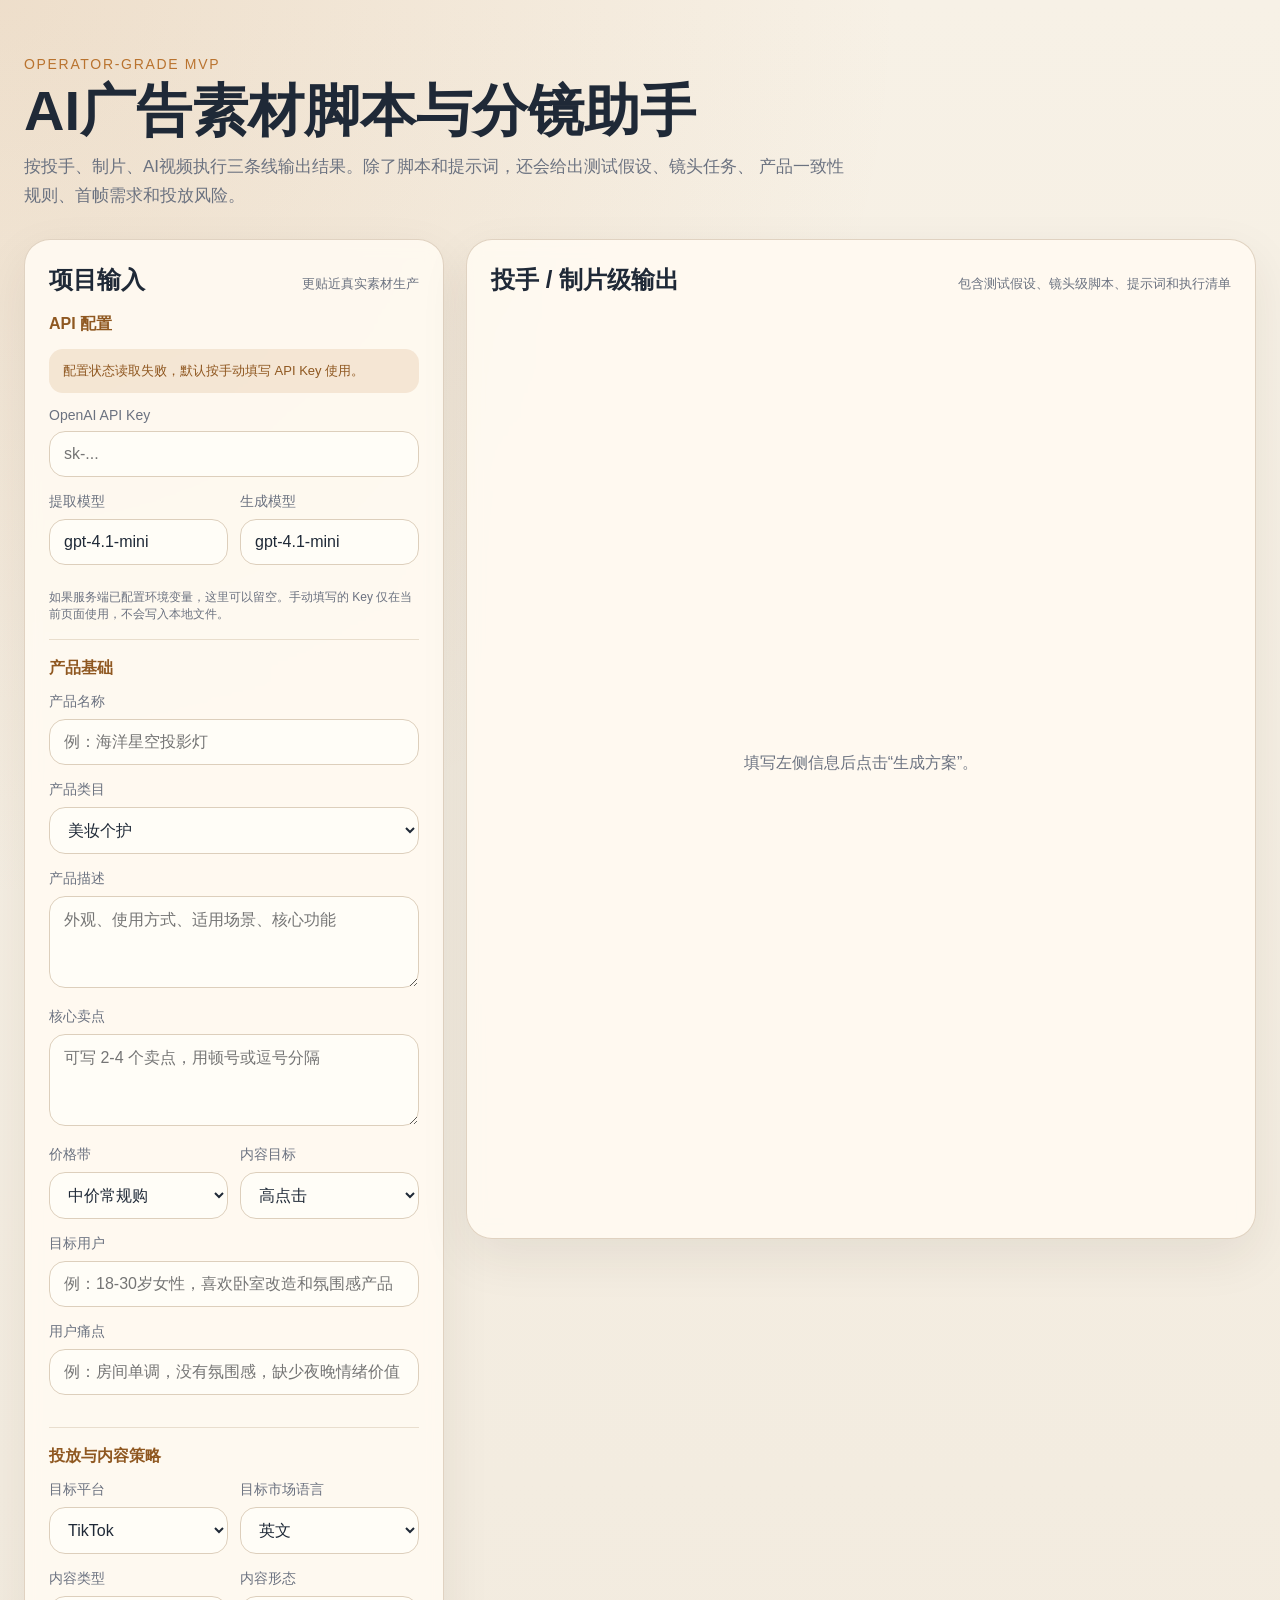
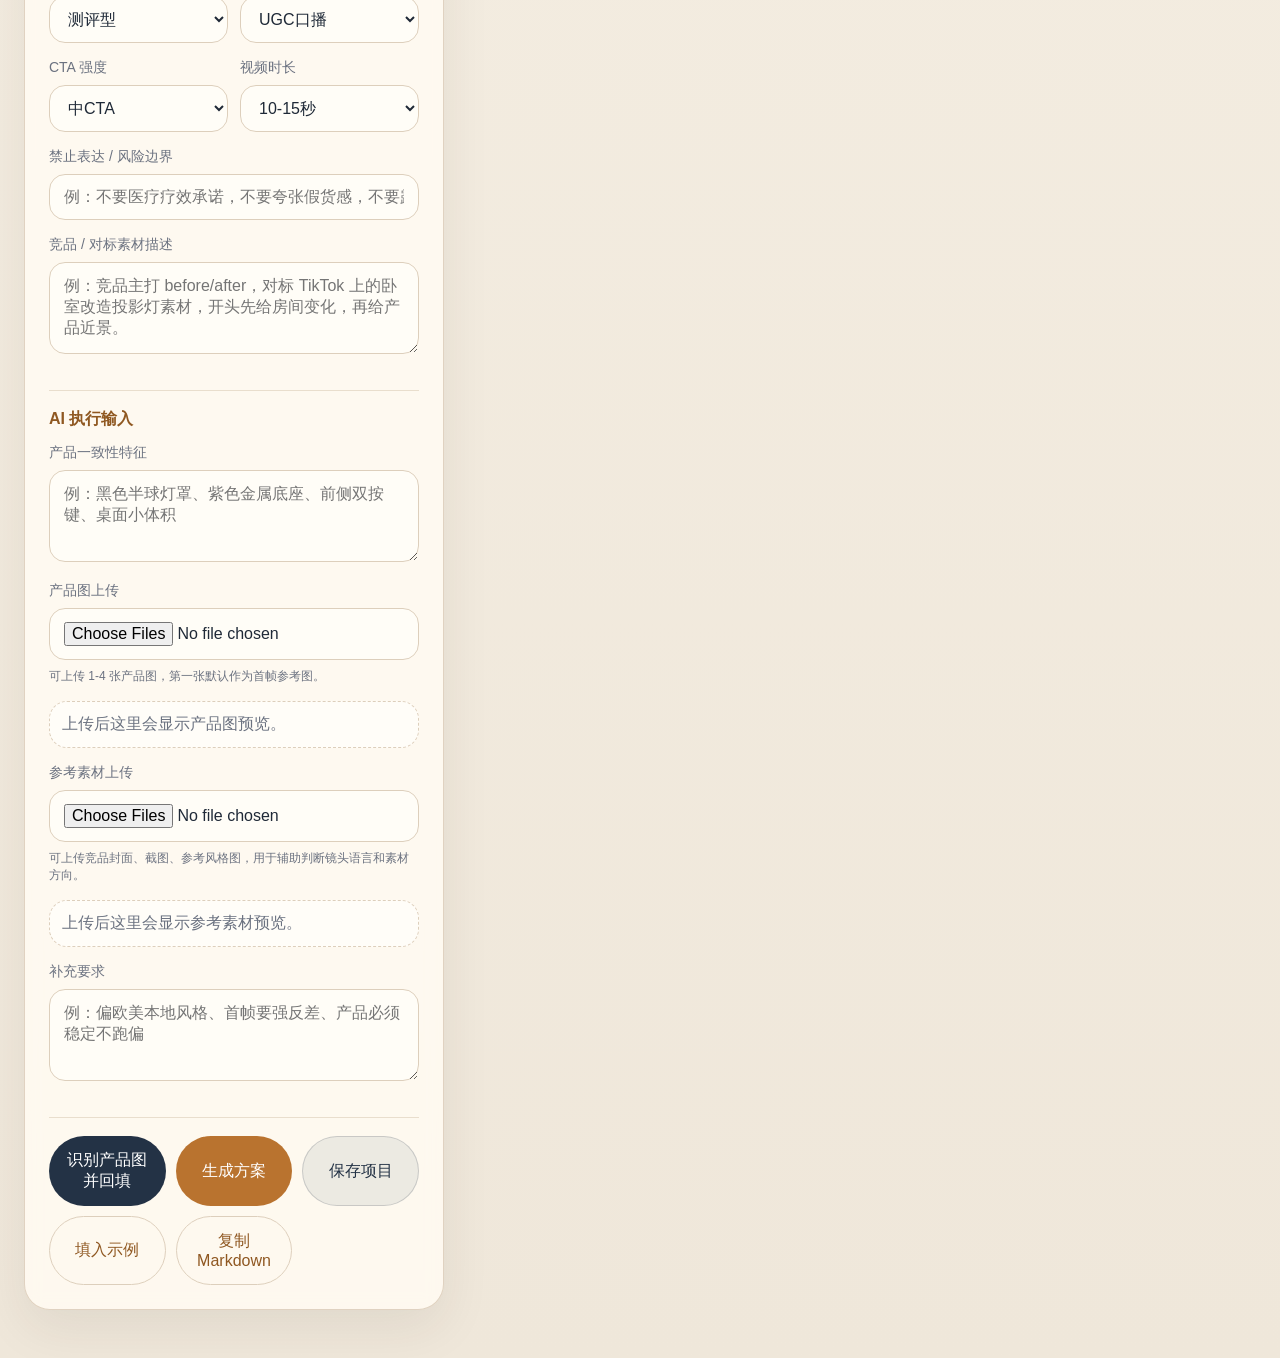
==== index.html @ d32f6195 "Add files via upload Initial deployable MVP" ====
<!doctype html>
<html lang="zh-CN">
<head>
  <meta charset="UTF-8">
  <meta name="viewport" content="width=device-width, initial-scale=1.0">
  <title>AI广告素材脚本与分镜助手</title>
  <link rel="stylesheet" href="./style.css">
</head>
<body>
  <main class="page">
    <section class="hero">
      <p class="eyebrow">Operator-Grade MVP</p>
      <h1>AI广告素材脚本与分镜助手</h1>
      <p class="sub">
        按投手、制片、AI视频执行三条线输出结果。除了脚本和提示词，还会给出测试假设、镜头任务、
        产品一致性规则、首帧需求和投放风险。
      </p>
    </section>

    <section class="layout">
      <form id="generator-form" class="panel form-panel">
        <div class="section-title">
          <h2>项目输入</h2>
          <span>更贴近真实素材生产</span>
        </div>

        <div class="group">
          <h3>API 配置</h3>
          <div id="api-mode-banner" class="api-banner">
            当前模式检测中...
          </div>

          <label>
            <span>OpenAI API Key</span>
            <input name="apiKey" type="password" placeholder="sk-..." autocomplete="off">
          </label>

          <div class="grid two">
            <label>
              <span>提取模型</span>
              <input name="visionModel" value="gpt-4.1-mini" placeholder="例：gpt-4.1-mini">
            </label>

            <label>
              <span>生成模型</span>
              <input name="generationModel" value="gpt-4.1-mini" placeholder="例：gpt-4.1-mini">
            </label>
          </div>

          <small class="hint">如果服务端已配置环境变量，这里可以留空。手动填写的 Key 仅在当前页面使用，不会写入本地文件。</small>
        </div>

        <div class="group">
          <h3>产品基础</h3>
          <label>
            <span>产品名称</span>
            <input name="productName" required placeholder="例：海洋星空投影灯">
          </label>

          <label>
            <span>产品类目</span>
            <select name="category" required>
              <option value="beauty">美妆个护</option>
              <option value="home">家居日用</option>
              <option value="tool">工具类 / 小工具</option>
              <option value="ambient">氛围灯 / 装饰类</option>
              <option value="cleaning">清洁类</option>
              <option value="health">健康 / 保健类</option>
              <option value="other">其他</option>
            </select>
          </label>

          <label>
            <span>产品描述</span>
            <textarea name="description" rows="3" placeholder="外观、使用方式、适用场景、核心功能"></textarea>
          </label>

          <label>
            <span>核心卖点</span>
            <textarea name="sellingPoints" rows="3" required placeholder="可写 2-4 个卖点，用顿号或逗号分隔"></textarea>
          </label>

          <div class="grid two">
            <label>
              <span>价格带</span>
              <select name="priceBand">
                <option value="low">低价冲动购</option>
                <option value="mid" selected>中价常规购</option>
                <option value="high">高价谨慎购</option>
              </select>
            </label>

            <label>
              <span>内容目标</span>
              <select name="goal">
                <option value="高点击">高点击</option>
                <option value="高停留">高停留</option>
                <option value="种草">种草</option>
                <option value="转化">转化</option>
              </select>
            </label>
          </div>

          <label>
            <span>目标用户</span>
            <input name="targetAudience" placeholder="例：18-30岁女性，喜欢卧室改造和氛围感产品">
          </label>

          <label>
            <span>用户痛点</span>
            <input name="painPoint" placeholder="例：房间单调，没有氛围感，缺少夜晚情绪价值">
          </label>
        </div>

        <div class="group">
          <h3>投放与内容策略</h3>
          <div class="grid two">
            <label>
              <span>目标平台</span>
              <select name="platform">
                <option value="TikTok">TikTok</option>
                <option value="独立站">独立站</option>
                <option value="TikTok + 独立站">TikTok + 独立站</option>
                <option value="AppLovin">AppLovin</option>
              </select>
            </label>

            <label>
              <span>目标市场语言</span>
              <select name="language">
                <option value="英文">英文</option>
                <option value="西班牙语">西班牙语</option>
                <option value="德语">德语</option>
                <option value="法语">法语</option>
              </select>
            </label>
          </div>

          <div class="grid two">
            <label>
              <span>内容类型</span>
              <select name="contentType">
                <option value="测评型">测评型</option>
                <option value="卖点直给型">卖点直给型</option>
                <option value="剧情冲突型">剧情冲突型</option>
                <option value="高质感展示型">高质感展示型</option>
                <option value="对比型">对比型</option>
              </select>
            </label>

            <label>
              <span>内容形态</span>
              <select name="creativeFormat">
                <option value="UGC口播">UGC口播</option>
                <option value="产品演示">产品演示</option>
                <option value="剧情短视频">剧情短视频</option>
                <option value="高质感商业感">高质感商业感</option>
              </select>
            </label>
          </div>

          <div class="grid two">
            <label>
              <span>CTA 强度</span>
              <select name="ctaStrength">
                <option value="弱CTA">弱CTA</option>
                <option value="中CTA" selected>中CTA</option>
                <option value="强CTA">强CTA</option>
              </select>
            </label>

            <label>
              <span>视频时长</span>
              <select name="duration">
                <option value="6-10秒">6-10秒</option>
                <option value="10-15秒" selected>10-15秒</option>
                <option value="15-25秒">15-25秒</option>
              </select>
            </label>
          </div>

          <label>
            <span>禁止表达 / 风险边界</span>
            <input name="guardrails" placeholder="例：不要医疗疗效承诺，不要夸张假货感，不要露品牌侵权元素">
          </label>

          <label>
            <span>竞品 / 对标素材描述</span>
            <textarea name="competitorNotes" rows="3" placeholder="例：竞品主打 before/after，对标 TikTok 上的卧室改造投影灯素材，开头先给房间变化，再给产品近景。"></textarea>
          </label>
        </div>

        <div class="group">
          <h3>AI 执行输入</h3>
          <label>
            <span>产品一致性特征</span>
            <textarea name="consistency" rows="3" placeholder="例：黑色半球灯罩、紫色金属底座、前侧双按键、桌面小体积"></textarea>
          </label>

          <label>
            <span>产品图上传</span>
            <input id="product-images" name="productImages" type="file" accept="image/*" multiple>
            <small class="hint">可上传 1-4 张产品图，第一张默认作为首帧参考图。</small>
          </label>

          <div id="image-preview" class="image-preview empty">
            <p>上传后这里会显示产品图预览。</p>
          </div>

          <label>
            <span>参考素材上传</span>
            <input id="reference-images" name="referenceImages" type="file" accept="image/*" multiple>
            <small class="hint">可上传竞品封面、截图、参考风格图，用于辅助判断镜头语言和素材方向。</small>
          </label>

          <div id="reference-preview" class="image-preview empty">
            <p>上传后这里会显示参考素材预览。</p>
          </div>

          <label>
            <span>补充要求</span>
            <textarea name="extra" rows="3" placeholder="例：偏欧美本地风格、首帧要强反差、产品必须稳定不跑偏"></textarea>
          </label>
        </div>

        <div class="actions">
          <button type="button" id="extract-product" class="secondary">识别产品图并回填</button>
          <button type="submit">生成方案</button>
          <button type="button" id="save-project" class="secondary ghost-dark">保存项目</button>
          <button type="button" id="fill-demo" class="ghost">填入示例</button>
          <button type="button" id="copy-markdown" class="ghost">复制 Markdown</button>
        </div>
      </form>

      <section class="panel output-panel">
        <div class="section-title">
          <h2>投手 / 制片级输出</h2>
          <span>包含测试假设、镜头级脚本、提示词和执行清单</span>
        </div>
        <div id="output" class="output empty">
          <p>填写左侧信息后点击“生成方案”。</p>
        </div>
      </section>
    </section>
  </main>

  <script src="./app.js"></script>
</body>
</html>
---- style.css ----
:root {
  --bg: #f3ede1;
  --panel: #fffaf1;
  --ink: #1f2937;
  --muted: #6b7280;
  --accent: #b9732f;
  --accent-dark: #8f5821;
  --line: #ddcfbc;
  --shadow: 0 18px 50px rgba(47, 40, 25, 0.08);
}

* {
  box-sizing: border-box;
}

body {
  margin: 0;
  font-family: "Microsoft YaHei", "PingFang SC", sans-serif;
  color: var(--ink);
  background:
    radial-gradient(circle at top left, rgba(185, 115, 47, 0.15), transparent 28%),
    linear-gradient(180deg, #f7f1e6 0%, #efe7da 100%);
}

.page {
  width: min(1400px, calc(100% - 48px));
  margin: 0 auto;
  padding: 56px 0 48px;
}

.hero {
  margin-bottom: 28px;
}

.eyebrow {
  margin: 0 0 10px;
  color: var(--accent);
  font-size: 14px;
  letter-spacing: 0.12em;
  text-transform: uppercase;
}

h1 {
  margin: 0 0 12px;
  font-size: clamp(34px, 5vw, 56px);
  line-height: 1.05;
}

.sub {
  max-width: 820px;
  margin: 0;
  color: var(--muted);
  font-size: 17px;
  line-height: 1.7;
}

.layout {
  display: grid;
  grid-template-columns: 420px 1fr;
  gap: 22px;
  align-items: start;
}

.panel {
  background: rgba(255, 250, 241, 0.92);
  border: 1px solid rgba(221, 207, 188, 0.9);
  border-radius: 26px;
  box-shadow: var(--shadow);
  backdrop-filter: blur(8px);
}

.form-panel,
.output-panel {
  padding: 24px;
}

.group {
  margin-bottom: 18px;
  padding-bottom: 16px;
  border-bottom: 1px solid rgba(221, 207, 188, 0.65);
}

.group:last-of-type {
  border-bottom: none;
}

.group h3 {
  margin: 0 0 14px;
  font-size: 16px;
  color: var(--accent-dark);
}

.section-title {
  display: flex;
  justify-content: space-between;
  gap: 12px;
  align-items: baseline;
  margin-bottom: 18px;
}

.section-title h2 {
  margin: 0;
  font-size: 24px;
}

.section-title span {
  color: var(--muted);
  font-size: 13px;
}

label {
  display: block;
  margin-bottom: 16px;
}

label span {
  display: block;
  margin-bottom: 8px;
  font-size: 14px;
  color: var(--muted);
}

.hint {
  display: block;
  margin-top: 8px;
  color: var(--muted);
  font-size: 12px;
}

.api-banner {
  margin-bottom: 14px;
  padding: 12px 14px;
  border-radius: 14px;
  background: rgba(35, 50, 69, 0.08);
  color: #233245;
  font-size: 13px;
  line-height: 1.6;
}

.api-banner.warning {
  background: rgba(185, 115, 47, 0.14);
  color: var(--accent-dark);
}

input,
select,
textarea,
button {
  width: 100%;
  font: inherit;
}

input,
select,
textarea {
  border: 1px solid var(--line);
  border-radius: 16px;
  padding: 13px 14px;
  background: #fffdf7;
  color: var(--ink);
}

textarea {
  resize: vertical;
  min-height: 92px;
}

input:focus,
select:focus,
textarea:focus {
  outline: 2px solid rgba(185, 115, 47, 0.18);
  border-color: var(--accent);
}

.grid.two {
  display: grid;
  grid-template-columns: repeat(2, minmax(0, 1fr));
  gap: 12px;
}

.actions {
  display: grid;
  grid-template-columns: repeat(3, minmax(0, 1fr));
  gap: 10px;
}

.image-preview {
  display: grid;
  grid-template-columns: repeat(2, minmax(0, 1fr));
  gap: 10px;
  padding: 12px;
  margin-bottom: 16px;
  border: 1px dashed var(--line);
  border-radius: 18px;
  background: rgba(255, 255, 255, 0.55);
}

.image-preview.empty {
  grid-template-columns: 1fr;
  color: var(--muted);
}

.image-preview p {
  margin: 0;
}

.preview-card {
  overflow: hidden;
  border: 1px solid var(--line);
  border-radius: 14px;
  background: #fff;
}

.preview-card img {
  display: block;
  width: 100%;
  aspect-ratio: 1 / 1;
  object-fit: cover;
}

.preview-meta {
  padding: 8px 10px 10px;
  font-size: 12px;
  color: var(--muted);
  line-height: 1.5;
}

button {
  border: none;
  border-radius: 999px;
  padding: 14px 18px;
  background: var(--accent);
  color: #fff;
  cursor: pointer;
  transition: transform 0.18s ease, background 0.18s ease;
}

button:hover {
  transform: translateY(-1px);
  background: var(--accent-dark);
}

button.secondary {
  background: #233245;
}

button.secondary:hover {
  background: #172231;
}

button.ghost {
  background: transparent;
  color: var(--accent-dark);
  border: 1px solid var(--line);
}

button.ghost-dark {
  background: rgba(35, 50, 69, 0.08);
  color: #233245;
  border: 1px solid rgba(35, 50, 69, 0.18);
}

button.ghost:hover {
  background: rgba(185, 115, 47, 0.08);
}

.output {
  min-height: 900px;
}

.output.empty {
  display: grid;
  place-items: center;
  color: var(--muted);
}

.result-card {
  background: rgba(255, 255, 255, 0.7);
  border: 1px solid var(--line);
  border-radius: 18px;
  padding: 16px 18px;
  margin-bottom: 14px;
}

.result-card h3 {
  margin: 0 0 10px;
  font-size: 17px;
}

.result-card p,
.result-card li {
  margin: 0;
  color: #374151;
  line-height: 1.75;
}

.result-card ul,
.result-card ol {
  margin: 0;
  padding-left: 20px;
}

.shot-table {
  display: grid;
  gap: 10px;
}

.shot-row {
  padding: 12px;
  border-radius: 14px;
  background: rgba(255, 255, 255, 0.8);
  border: 1px solid rgba(221, 207, 188, 0.9);
}

.shot-head {
  font-weight: 700;
  margin-bottom: 6px;
}

.shot-line {
  line-height: 1.7;
  margin-bottom: 6px;
}

.shot-meta {
  color: var(--muted);
  font-size: 13px;
  line-height: 1.6;
}

.pill-row {
  display: flex;
  flex-wrap: wrap;
  gap: 8px;
}

.pill {
  display: inline-flex;
  padding: 6px 10px;
  border-radius: 999px;
  background: rgba(185, 115, 47, 0.12);
  color: var(--accent-dark);
  font-size: 13px;
}

pre.markdown {
  white-space: pre-wrap;
  word-break: break-word;
  font-family: Consolas, monospace;
  background: #fff;
  border: 1px solid var(--line);
  border-radius: 18px;
  padding: 16px;
  color: #374151;
}

@media (max-width: 1080px) {
  .layout {
    grid-template-columns: 1fr;
  }

  .output {
    min-height: auto;
  }
}

@media (max-width: 640px) {
  .page {
    width: min(100% - 24px, 100%);
    padding-top: 28px;
  }

  .grid.two,
  .actions,
  .image-preview {
    grid-template-columns: 1fr;
  }
}
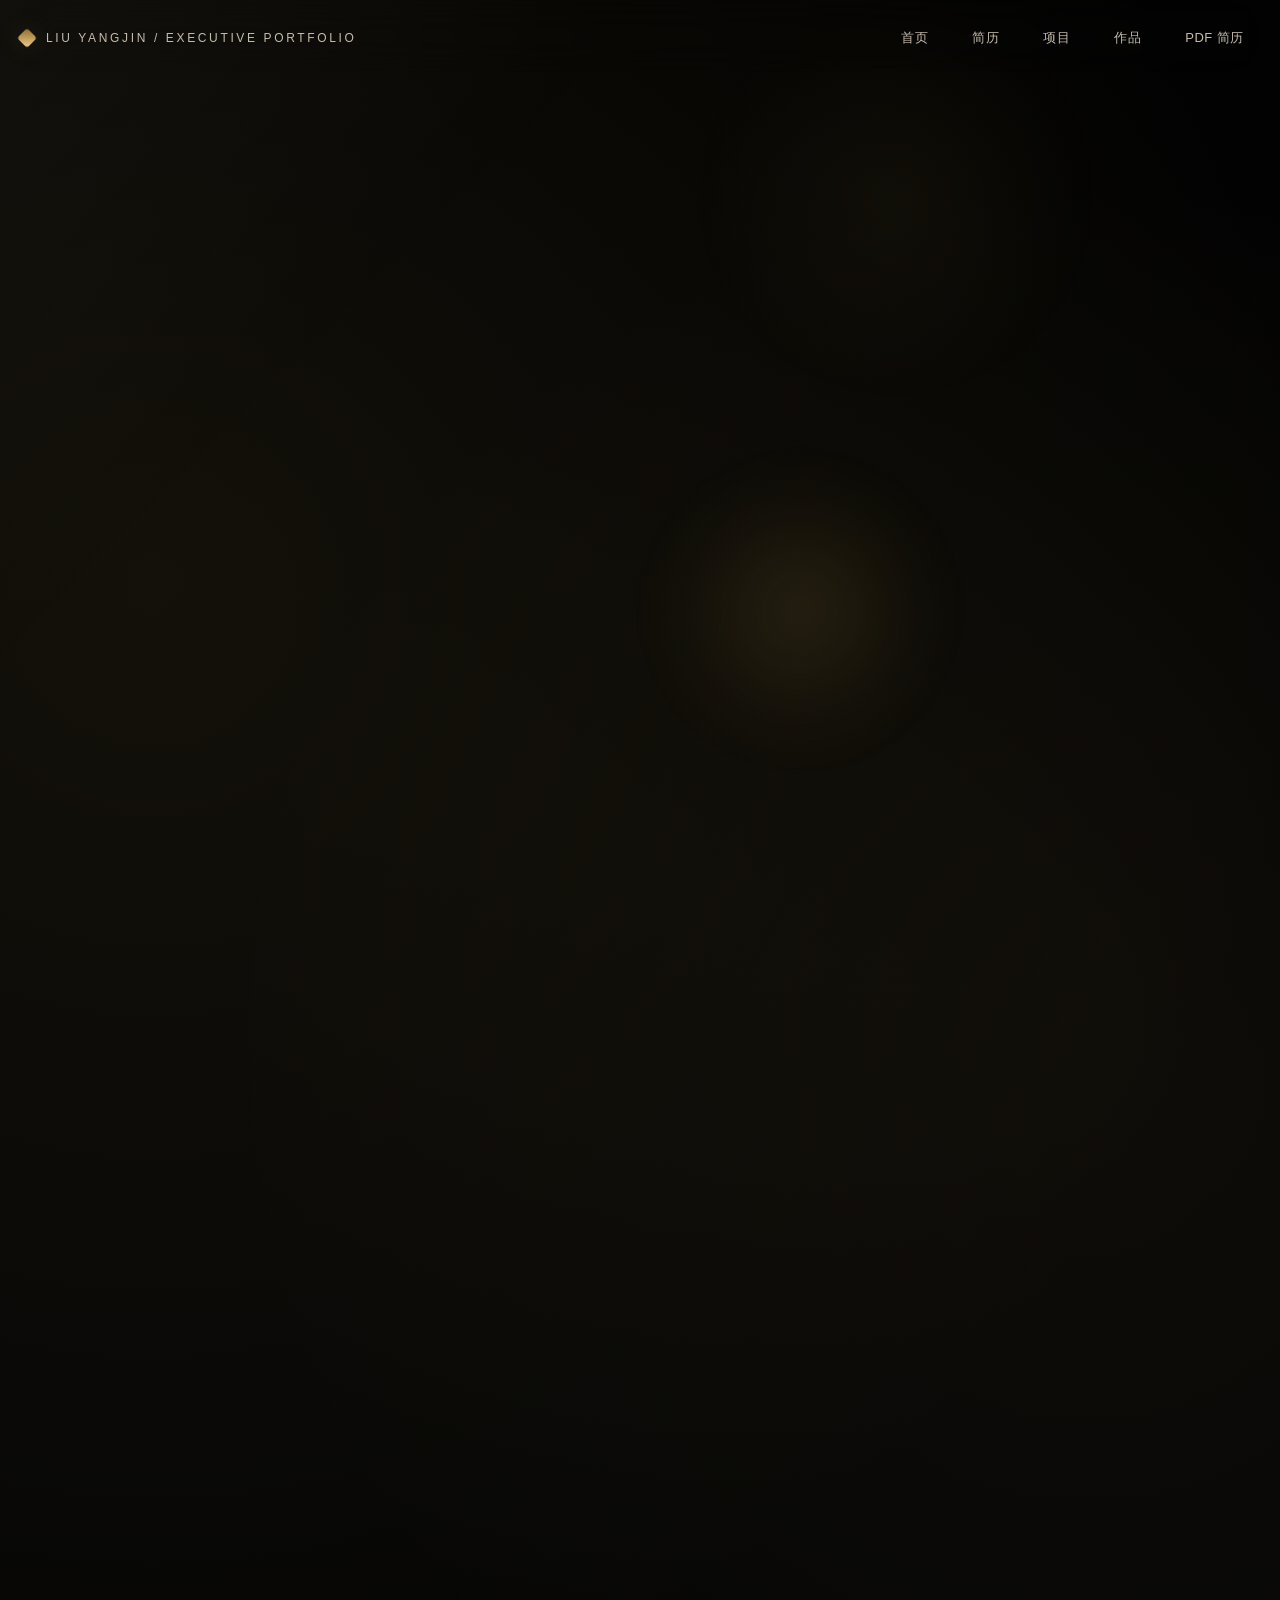
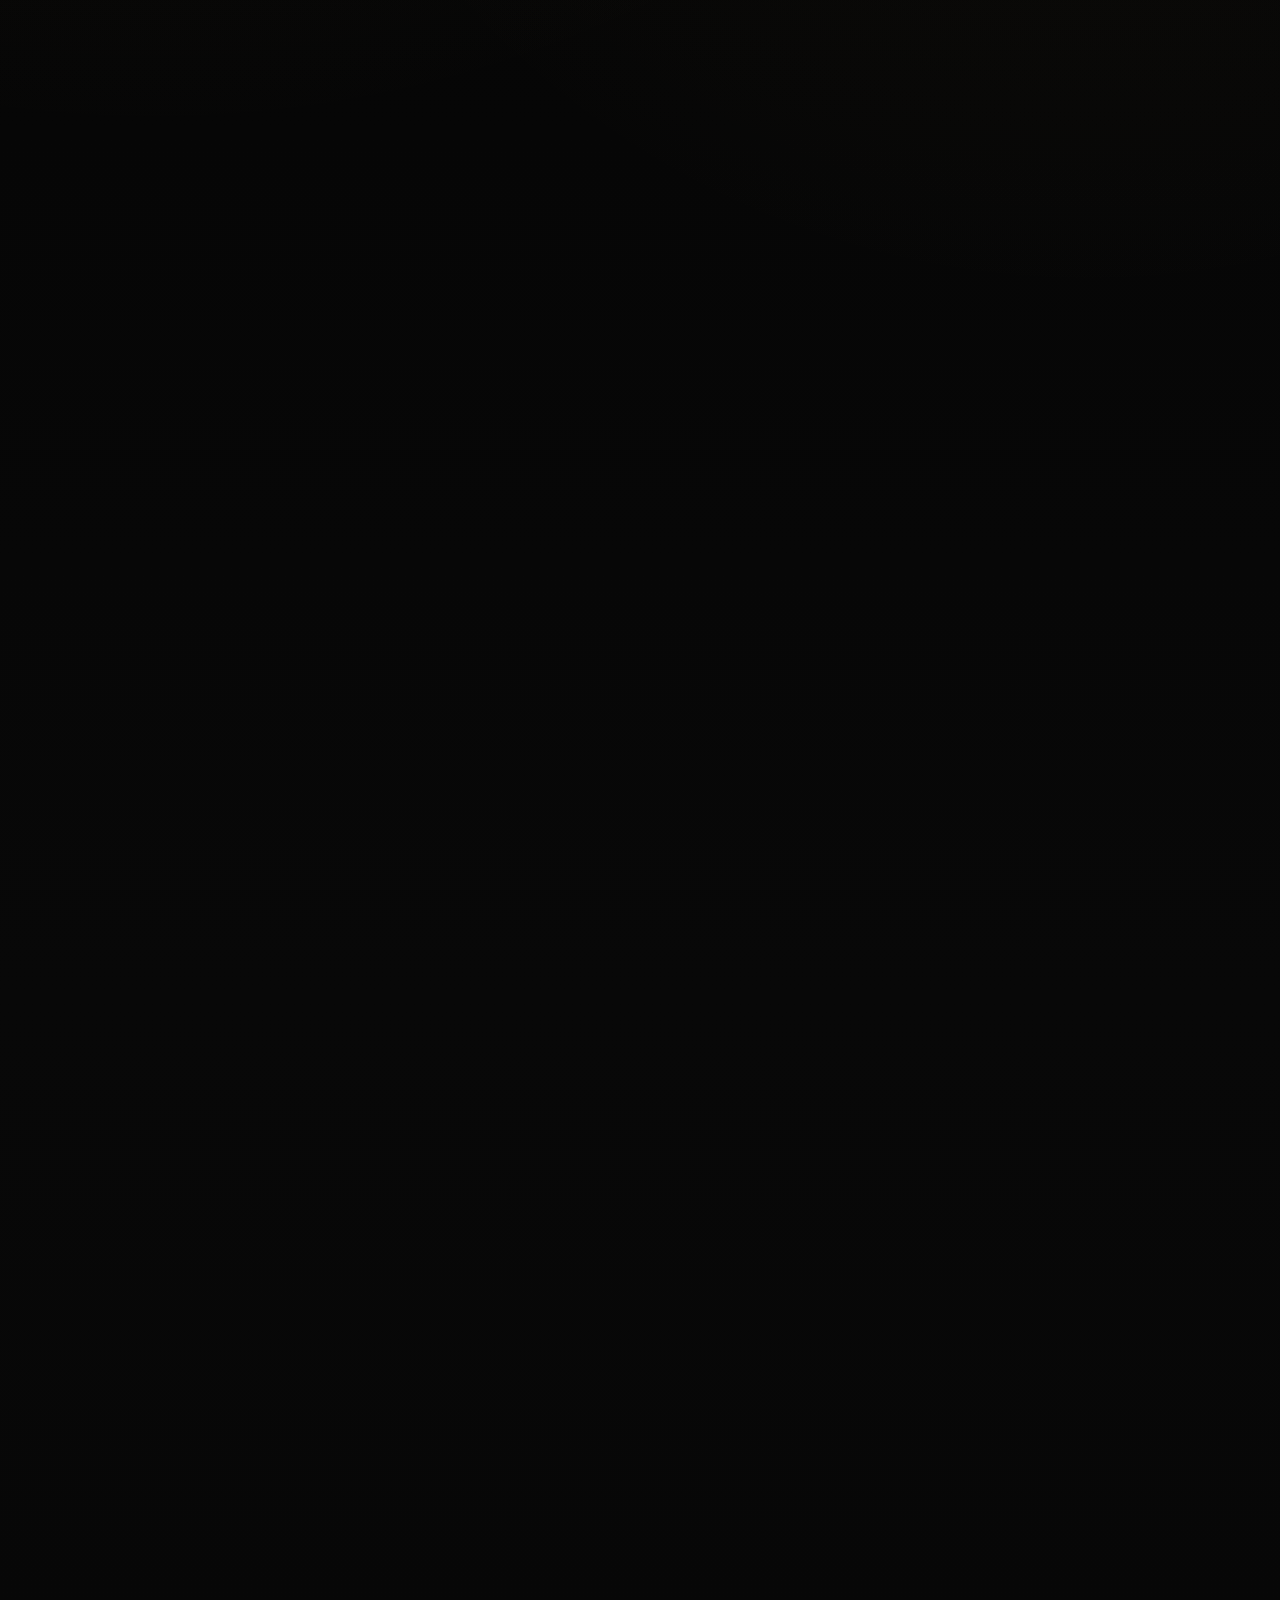
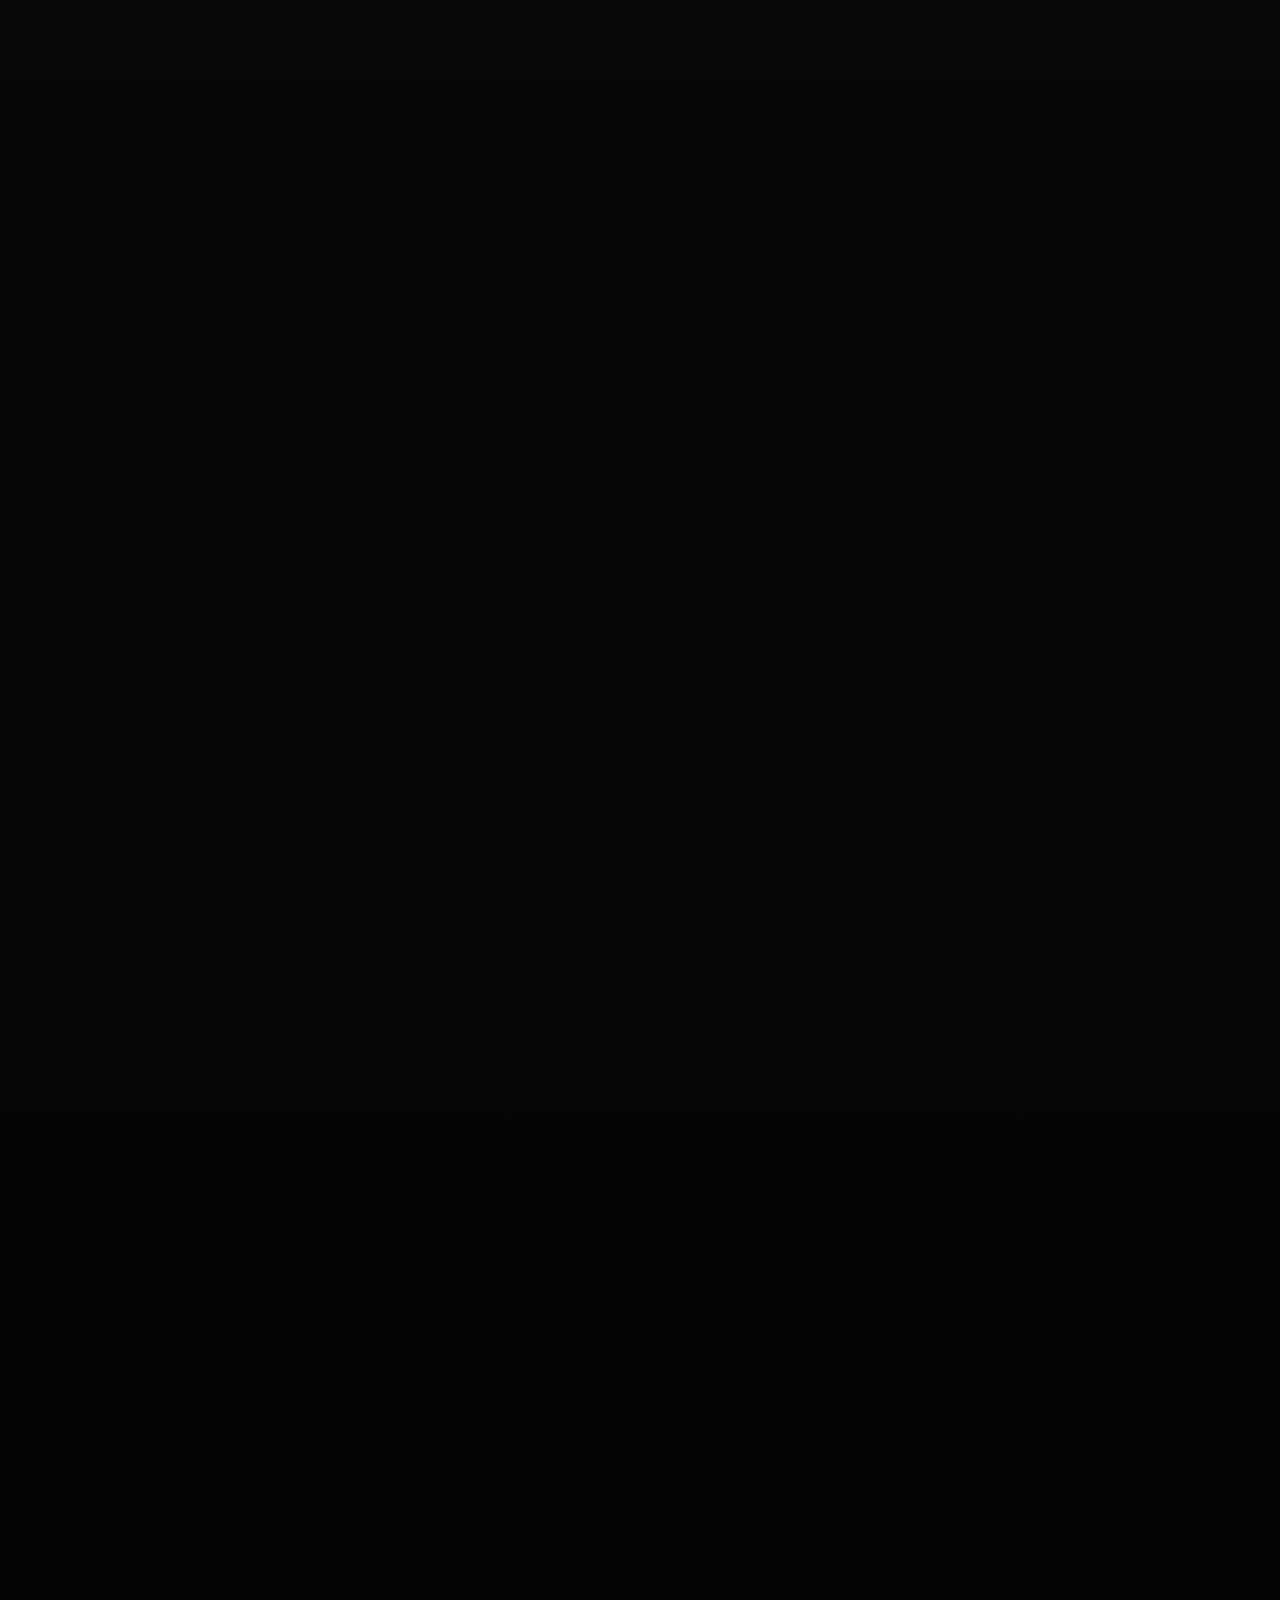
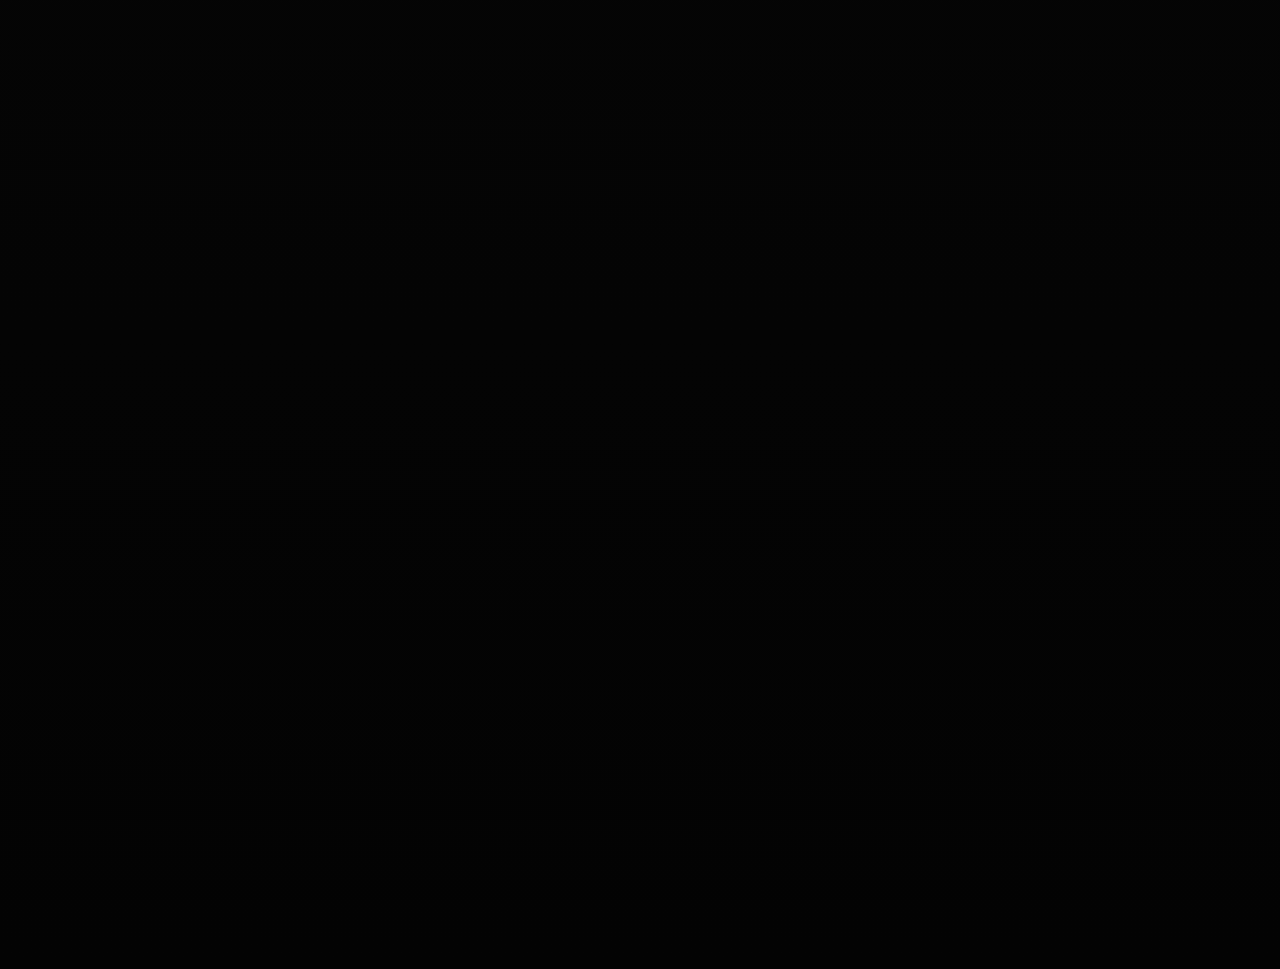
==== commit f8925bd3: "Add portfolio site and media showcase" ====
--- a/index.html
+++ b/index.html
@@ -3,247 +3,38 @@
 <head>
   <meta charset="UTF-8">
   <meta name="viewport" content="width=device-width, initial-scale=1.0">
-  <title>AI广告素材脚本与分镜助手</title>
-  <link rel="stylesheet" href="./style.css">
+  <title>刘扬金 | AIGC 作品集</title>
+  <meta http-equiv="refresh" content="0; url=./portfolio.html">
+  <style>
+    body {
+      margin: 0;
+      min-height: 100vh;
+      display: grid;
+      place-items: center;
+      background: #050505;
+      color: #f7f1e4;
+      font-family: "Microsoft YaHei", "PingFang SC", sans-serif;
+    }
+
+    main {
+      width: min(560px, calc(100% - 32px));
+      padding: 32px;
+      border: 1px solid rgba(211, 175, 86, 0.16);
+      border-radius: 24px;
+      background: rgba(18, 18, 18, 0.95);
+      text-align: center;
+    }
+
+    a {
+      color: #f0d08a;
+    }
+  </style>
 </head>
 <body>
-  <main class="page">
-    <section class="hero">
-      <p class="eyebrow">Operator-Grade MVP</p>
-      <h1>AI广告素材脚本与分镜助手</h1>
-      <p class="sub">
-        按投手、制片、AI视频执行三条线输出结果。除了脚本和提示词，还会给出测试假设、镜头任务、
-        产品一致性规则、首帧需求和投放风险。
-      </p>
-    </section>
-
-    <section class="layout">
-      <form id="generator-form" class="panel form-panel">
-        <div class="section-title">
-          <h2>项目输入</h2>
-          <span>更贴近真实素材生产</span>
-        </div>
-
-        <div class="group">
-          <h3>API 配置</h3>
-          <div id="api-mode-banner" class="api-banner">
-            当前模式检测中...
-          </div>
-
-          <label>
-            <span>OpenAI API Key</span>
-            <input name="apiKey" type="password" placeholder="sk-..." autocomplete="off">
-          </label>
-
-          <div class="grid two">
-            <label>
-              <span>提取模型</span>
-              <input name="visionModel" value="gpt-4.1-mini" placeholder="例：gpt-4.1-mini">
-            </label>
-
-            <label>
-              <span>生成模型</span>
-              <input name="generationModel" value="gpt-4.1-mini" placeholder="例：gpt-4.1-mini">
-            </label>
-          </div>
-
-          <small class="hint">如果服务端已配置环境变量，这里可以留空。手动填写的 Key 仅在当前页面使用，不会写入本地文件。</small>
-        </div>
-
-        <div class="group">
-          <h3>产品基础</h3>
-          <label>
-            <span>产品名称</span>
-            <input name="productName" required placeholder="例：海洋星空投影灯">
-          </label>
-
-          <label>
-            <span>产品类目</span>
-            <select name="category" required>
-              <option value="beauty">美妆个护</option>
-              <option value="home">家居日用</option>
-              <option value="tool">工具类 / 小工具</option>
-              <option value="ambient">氛围灯 / 装饰类</option>
-              <option value="cleaning">清洁类</option>
-              <option value="health">健康 / 保健类</option>
-              <option value="other">其他</option>
-            </select>
-          </label>
-
-          <label>
-            <span>产品描述</span>
-            <textarea name="description" rows="3" placeholder="外观、使用方式、适用场景、核心功能"></textarea>
-          </label>
-
-          <label>
-            <span>核心卖点</span>
-            <textarea name="sellingPoints" rows="3" required placeholder="可写 2-4 个卖点，用顿号或逗号分隔"></textarea>
-          </label>
-
-          <div class="grid two">
-            <label>
-              <span>价格带</span>
-              <select name="priceBand">
-                <option value="low">低价冲动购</option>
-                <option value="mid" selected>中价常规购</option>
-                <option value="high">高价谨慎购</option>
-              </select>
-            </label>
-
-            <label>
-              <span>内容目标</span>
-              <select name="goal">
-                <option value="高点击">高点击</option>
-                <option value="高停留">高停留</option>
-                <option value="种草">种草</option>
-                <option value="转化">转化</option>
-              </select>
-            </label>
-          </div>
-
-          <label>
-            <span>目标用户</span>
-            <input name="targetAudience" placeholder="例：18-30岁女性，喜欢卧室改造和氛围感产品">
-          </label>
-
-          <label>
-            <span>用户痛点</span>
-            <input name="painPoint" placeholder="例：房间单调，没有氛围感，缺少夜晚情绪价值">
-          </label>
-        </div>
-
-        <div class="group">
-          <h3>投放与内容策略</h3>
-          <div class="grid two">
-            <label>
-              <span>目标平台</span>
-              <select name="platform">
-                <option value="TikTok">TikTok</option>
-                <option value="独立站">独立站</option>
-                <option value="TikTok + 独立站">TikTok + 独立站</option>
-                <option value="AppLovin">AppLovin</option>
-              </select>
-            </label>
-
-            <label>
-              <span>目标市场语言</span>
-              <select name="language">
-                <option value="英文">英文</option>
-                <option value="西班牙语">西班牙语</option>
-                <option value="德语">德语</option>
-                <option value="法语">法语</option>
-              </select>
-            </label>
-          </div>
-
-          <div class="grid two">
-            <label>
-              <span>内容类型</span>
-              <select name="contentType">
-                <option value="测评型">测评型</option>
-                <option value="卖点直给型">卖点直给型</option>
-                <option value="剧情冲突型">剧情冲突型</option>
-                <option value="高质感展示型">高质感展示型</option>
-                <option value="对比型">对比型</option>
-              </select>
-            </label>
-
-            <label>
-              <span>内容形态</span>
-              <select name="creativeFormat">
-                <option value="UGC口播">UGC口播</option>
-                <option value="产品演示">产品演示</option>
-                <option value="剧情短视频">剧情短视频</option>
-                <option value="高质感商业感">高质感商业感</option>
-              </select>
-            </label>
-          </div>
-
-          <div class="grid two">
-            <label>
-              <span>CTA 强度</span>
-              <select name="ctaStrength">
-                <option value="弱CTA">弱CTA</option>
-                <option value="中CTA" selected>中CTA</option>
-                <option value="强CTA">强CTA</option>
-              </select>
-            </label>
-
-            <label>
-              <span>视频时长</span>
-              <select name="duration">
-                <option value="6-10秒">6-10秒</option>
-                <option value="10-15秒" selected>10-15秒</option>
-                <option value="15-25秒">15-25秒</option>
-              </select>
-            </label>
-          </div>
-
-          <label>
-            <span>禁止表达 / 风险边界</span>
-            <input name="guardrails" placeholder="例：不要医疗疗效承诺，不要夸张假货感，不要露品牌侵权元素">
-          </label>
-
-          <label>
-            <span>竞品 / 对标素材描述</span>
-            <textarea name="competitorNotes" rows="3" placeholder="例：竞品主打 before/after，对标 TikTok 上的卧室改造投影灯素材，开头先给房间变化，再给产品近景。"></textarea>
-          </label>
-        </div>
-
-        <div class="group">
-          <h3>AI 执行输入</h3>
-          <label>
-            <span>产品一致性特征</span>
-            <textarea name="consistency" rows="3" placeholder="例：黑色半球灯罩、紫色金属底座、前侧双按键、桌面小体积"></textarea>
-          </label>
-
-          <label>
-            <span>产品图上传</span>
-            <input id="product-images" name="productImages" type="file" accept="image/*" multiple>
-            <small class="hint">可上传 1-4 张产品图，第一张默认作为首帧参考图。</small>
-          </label>
-
-          <div id="image-preview" class="image-preview empty">
-            <p>上传后这里会显示产品图预览。</p>
-          </div>
-
-          <label>
-            <span>参考素材上传</span>
-            <input id="reference-images" name="referenceImages" type="file" accept="image/*" multiple>
-            <small class="hint">可上传竞品封面、截图、参考风格图，用于辅助判断镜头语言和素材方向。</small>
-          </label>
-
-          <div id="reference-preview" class="image-preview empty">
-            <p>上传后这里会显示参考素材预览。</p>
-          </div>
-
-          <label>
-            <span>补充要求</span>
-            <textarea name="extra" rows="3" placeholder="例：偏欧美本地风格、首帧要强反差、产品必须稳定不跑偏"></textarea>
-          </label>
-        </div>
-
-        <div class="actions">
-          <button type="button" id="extract-product" class="secondary">识别产品图并回填</button>
-          <button type="submit">生成方案</button>
-          <button type="button" id="save-project" class="secondary ghost-dark">保存项目</button>
-          <button type="button" id="fill-demo" class="ghost">填入示例</button>
-          <button type="button" id="copy-markdown" class="ghost">复制 Markdown</button>
-        </div>
-      </form>
-
-      <section class="panel output-panel">
-        <div class="section-title">
-          <h2>投手 / 制片级输出</h2>
-          <span>包含测试假设、镜头级脚本、提示词和执行清单</span>
-        </div>
-        <div id="output" class="output empty">
-          <p>填写左侧信息后点击“生成方案”。</p>
-        </div>
-      </section>
-    </section>
+  <main>
+    <h1>正在进入作品集</h1>
+    <p><a href="./portfolio.html">如果没有自动跳转，请点这里打开</a></p>
+    <p><a href="./assistant.html">查看原助手页</a></p>
   </main>
-
-  <script src="./app.js"></script>
 </body>
 </html>
